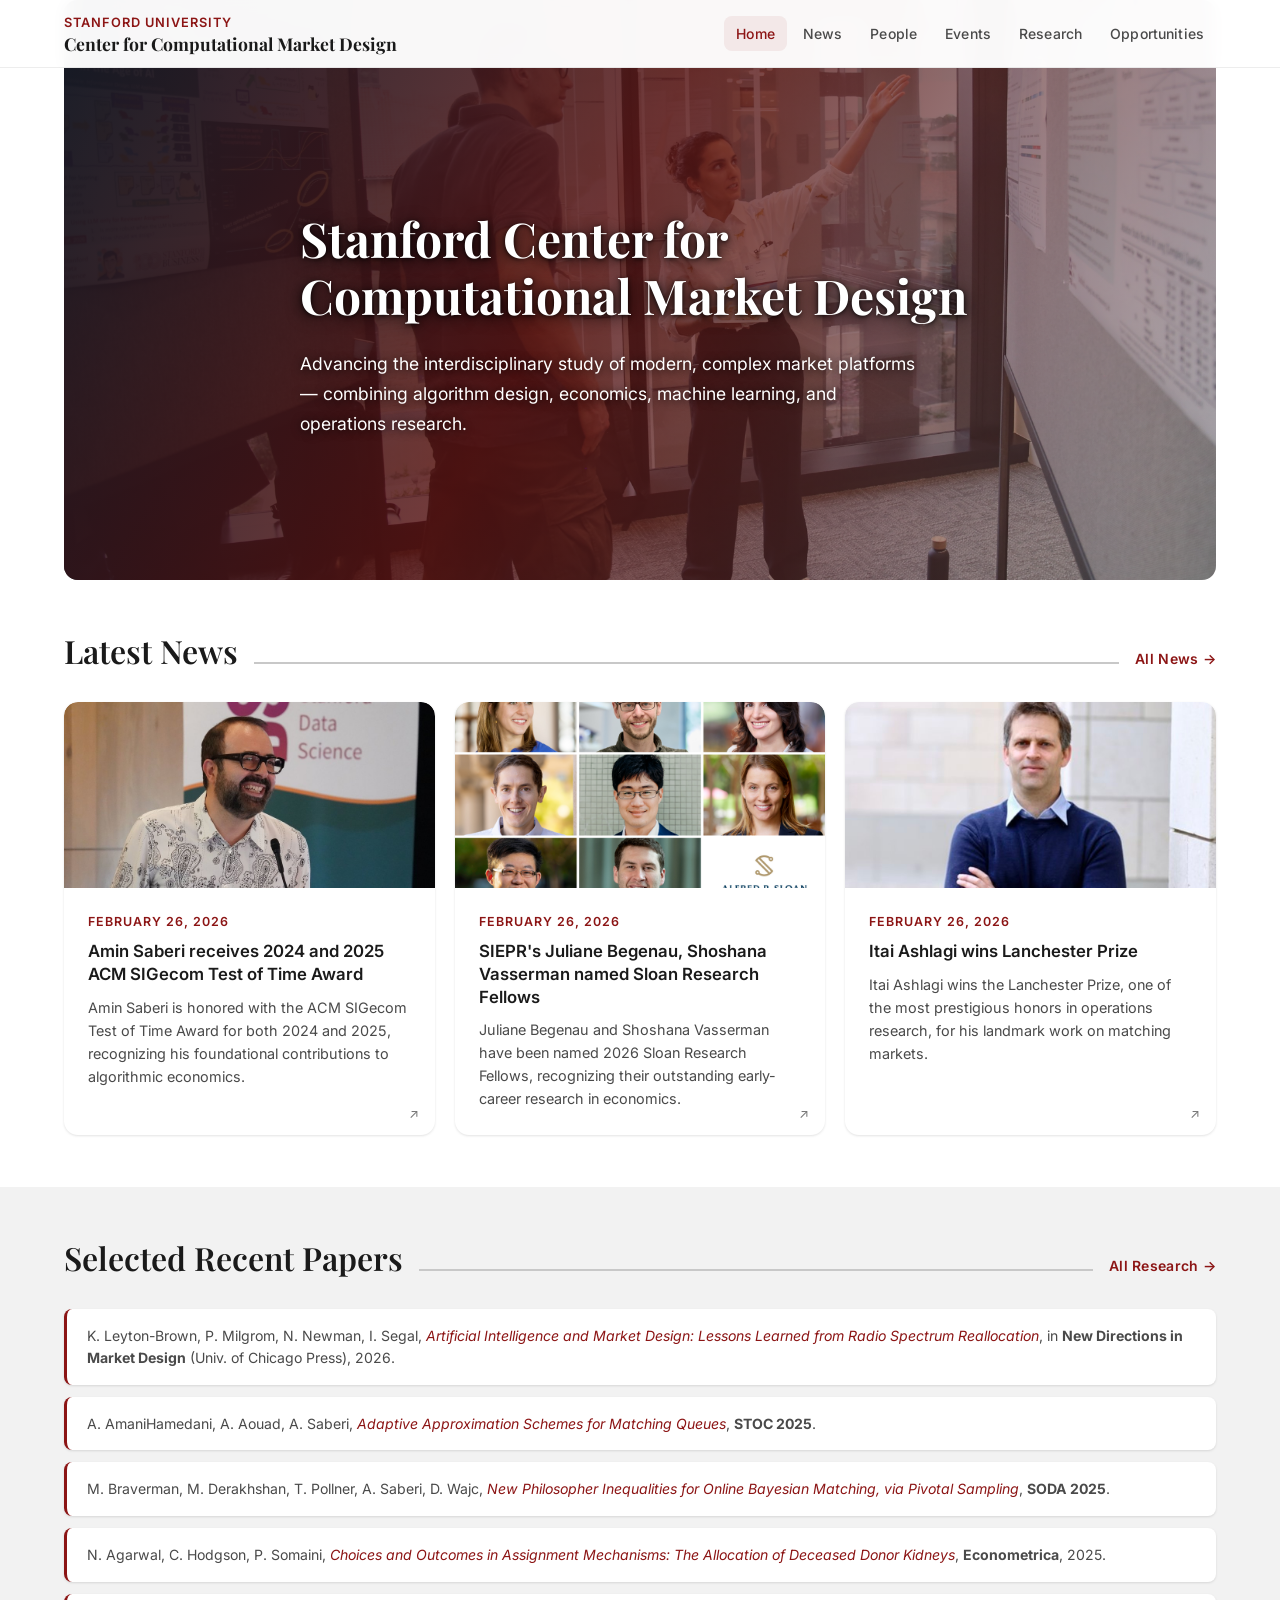
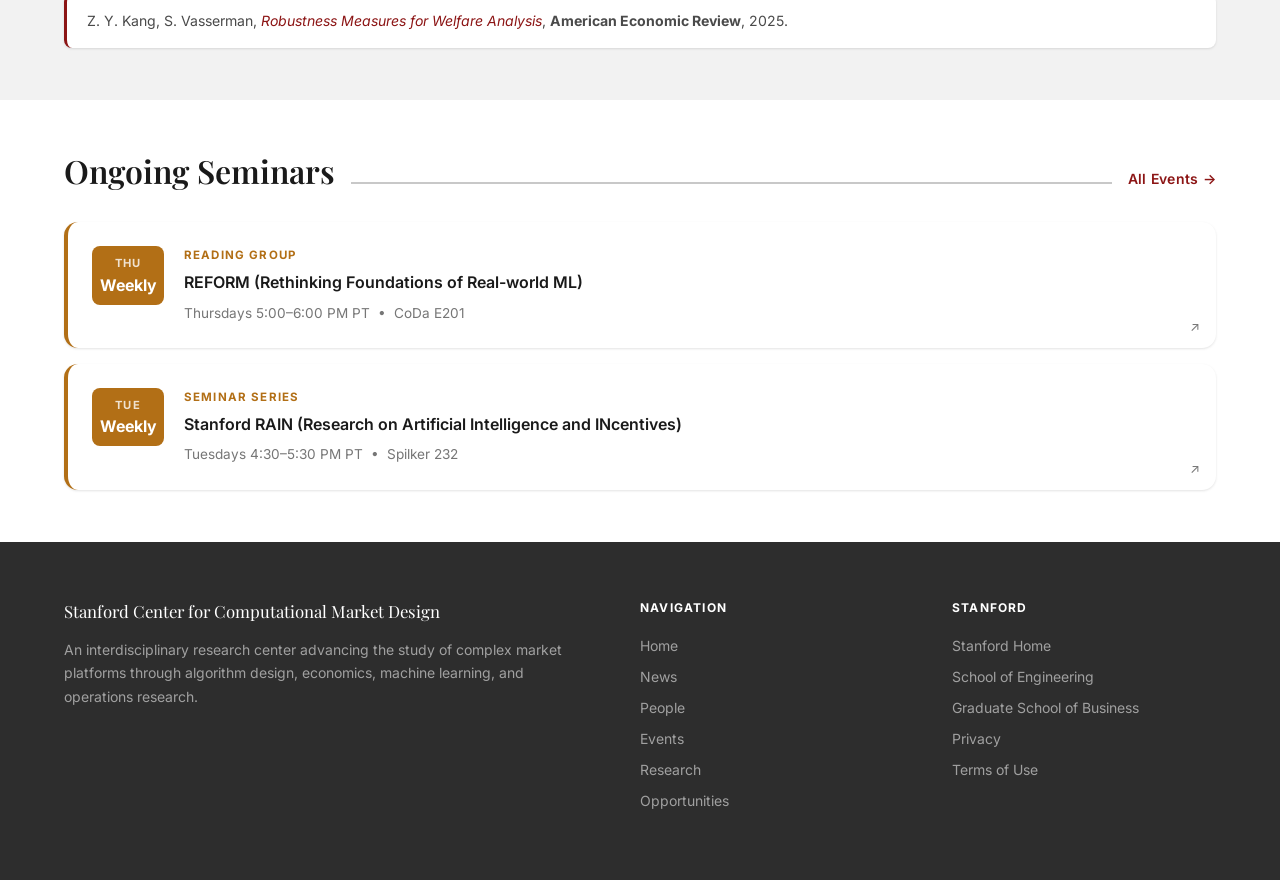
==== index.html @ 0713773d "Add files via upload" ====
<!DOCTYPE html>
<html lang="en">
<head>
  <meta charset="UTF-8" />
  <meta name="viewport" content="width=device-width, initial-scale=1.0" />
  <title>Stanford Center for Computational Market Design</title>
  <meta name="description" content="The Stanford Center for Computational Market Design focuses on the interdisciplinary study of modern, complex market platforms." />
  <link rel="stylesheet" href="styles.css" />
  <link rel="icon" href="https://www-media.stanford.edu/assets/favicon/favicon-32x32.png" sizes="32x32" />
  <style>
    /* Home-specific */
    @media (max-width: 760px) {
      .mission-grid { grid-template-columns: 1fr !important; gap: 32px !important; }
    }
    .domains {
      display: grid;
      grid-template-columns: repeat(auto-fill, minmax(170px, 1fr));
      gap: 16px;
      margin-top: 16px;
    }
    .domain-chip {
      display: flex;
      align-items: center;
      gap: 10px;
      padding: 14px 16px;
      background: var(--white);
      border: 1px solid var(--gray-300);
      border-radius: var(--radius);
      font-size: .88rem;
      font-weight: 500;
      color: var(--dark);
      transition: border-color var(--transition), box-shadow var(--transition);
    }
    .domain-chip:hover {
      border-color: var(--cardinal);
      box-shadow: var(--shadow-sm);
    }
    .domain-chip__icon { font-size: 1.3rem; }
    .recent-papers-list { display: flex; flex-direction: column; gap: 12px; }
    .recent-paper {
      padding: 16px 20px;
      background: var(--white);
      border-radius: var(--radius);
      border-left: 3px solid var(--cardinal);
      box-shadow: var(--shadow-sm);
      font-size: .88rem;
      color: var(--gray-700);
      line-height: 1.55;
    }
    .recent-paper em { color: var(--cardinal); font-style: italic; }
    .news-mini-grid {
      display: grid;
      grid-template-columns: repeat(auto-fill, minmax(280px, 1fr));
      gap: 20px;
    }
  </style>
</head>
<body>

<!-- ── Nav ───────────────────────────────────────────────────── -->
<nav class="nav" id="nav">
  <div class="nav__inner">
    <a href="index.html" class="nav__brand">
      <span class="nav__brand-top">Stanford University</span>
      <span class="nav__brand-name">Center for Computational Market Design</span>
    </a>
    <div class="nav__links">
      <a href="index.html" class="active">Home</a>
      <a href="news.html">News</a>
      <a href="people.html">People</a>
      <a href="events.html">Events</a>
      <a href="research.html">Research</a>
      <a href="research-opportunities.html">Opportunities</a>
    </div>
    <button class="nav__mobile-toggle" id="menuToggle" aria-label="Toggle menu">
      <span></span><span></span><span></span>
    </button>
  </div>
</nav>
<div class="nav__mobile-menu" id="mobileMenu">
  <a href="index.html">Home</a>
  <a href="news.html">News</a>
  <a href="people.html">People</a>
  <a href="events.html">Events</a>
  <a href="research.html">Research</a>
  <a href="research-opportunities.html">Opportunities</a>
</div>

<!-- ── Hero ──────────────────────────────────────────────────── -->
<section class="hero">
  <div class="hero__bg"></div>
  <div class="hero__overlay"></div>
  <div class="hero__content">
    <h1 class="hero__title">Stanford Center for Computational Market Design</h1>
    <p class="hero__subtitle">
      Advancing the interdisciplinary study of modern, complex market platforms — combining algorithm design, economics, machine learning, and operations research.
    </p>
  </div>
</section>

<!-- ── Mission ───────────────────────────────────────────────── 
<section class="section">
  <div class="container">
    <div style="max-width:720px;" class="mission-grid">
      <div>
        <p style="font-size:1.05rem; color:var(--gray-700); line-height:1.75;">
          The nature of markets has been fundamentally transformed by information technology. The path from demand for exchanges to creating a marketplace is now shorter than ever. At the same time, there is growing demand for marketplaces that address complex transactions, building on computational power.
        </p>
        <p style="font-size:1.05rem; color:var(--gray-700); line-height:1.75; margin-top:16px;">
          The Stanford Center for Computational Market Design brings together an interdisciplinary team with expertise spanning algorithm design, economics, machine learning, and operations research — focused on tackling timely market challenges.
        </p>
      </div>
    </div>
  </div>
</section> -->

<!-- ── Latest News ───────────────────────────────────────────── -->
<section class="section">
  <div class="container">
    <div class="section-title">
      <h2>Latest News</h2>
      <div class="section-title__line"></div>
      <a href="news.html" class="section-title__link">All News &rarr;</a>
    </div>
    <div class="news-mini-grid">
      <a class="card" href="https://msande.stanford.edu/news/amin-saberi-receives-2025-acm-sigecom-test-time-award" target="_blank" rel="noopener">
        <img class="card__image" src="images/news/saberi.jpg" alt="Amin Saberi ACM SIGecom Award" loading="lazy" />
        <div class="card__body">
          <div class="card__meta">February 26, 2026</div>
          <div class="card__title">Amin Saberi receives 2024 and 2025 ACM SIGecom Test of Time Award</div>
          <p class="card__excerpt">Amin Saberi is honored with the ACM SIGecom Test of Time Award for both 2024 and 2025, recognizing his foundational contributions to algorithmic economics.</p>
        </div>
      </a>
      <a class="card" href="https://siepr.stanford.edu/news/siepr-researchers-named-2026-sloan-research-fellows" target="_blank" rel="noopener">
        <img class="card__image" src="images/news/sloan-2026-fellows.png" alt="Sloan Research Fellows 2026" loading="lazy" />
        <div class="card__body">
          <div class="card__meta">February 26, 2026</div>
          <div class="card__title">SIEPR's Juliane Begenau, Shoshana Vasserman named Sloan Research Fellows</div>
          <p class="card__excerpt">Juliane Begenau and Shoshana Vasserman have been named 2026 Sloan Research Fellows, recognizing their outstanding early-career research in economics.</p>
        </div>
      </a>
      <a class="card" href="https://msande.stanford.edu/news/itai-ashlagi-wins-lanchester-prize" target="_blank" rel="noopener">
        <img class="card__image" src="images/news/ashlagi-lanchester.jpeg" alt="Itai Ashlagi Lanchester Prize" loading="lazy" />
        <div class="card__body">
          <div class="card__meta">February 26, 2026</div>
          <div class="card__title">Itai Ashlagi wins Lanchester Prize</div>
          <p class="card__excerpt">Itai Ashlagi wins the Lanchester Prize, one of the most prestigious honors in operations research, for his landmark work on matching markets.</p>
        </div>
      </a>
    </div>
  </div>
</section>

<!-- ── Recent Papers ─────────────────────────────────────────── -->
<section class="section section--gray">
  <div class="container">
    <div class="section-title">
      <h2>Selected Recent Papers</h2>
      <div class="section-title__line"></div>
      <a href="research.html" class="section-title__link">All Research &rarr;</a>
    </div>
    <div class="recent-papers-list">
      <div class="recent-paper">K. Leyton-Brown, P. Milgrom, N. Newman, I. Segal, <em>Artificial Intelligence and Market Design: Lessons Learned from Radio Spectrum Reallocation</em>, in <strong>New Directions in Market Design</strong> (Univ. of Chicago Press), 2026.</div>
      <div class="recent-paper">A. AmaniHamedani, A. Aouad, A. Saberi, <em>Adaptive Approximation Schemes for Matching Queues</em>, <strong>STOC 2025</strong>.</div>
      <div class="recent-paper">M. Braverman, M. Derakhshan, T. Pollner, A. Saberi, D. Wajc, <em>New Philosopher Inequalities for Online Bayesian Matching, via Pivotal Sampling</em>, <strong>SODA 2025</strong>.</div>
      <div class="recent-paper">N. Agarwal, C. Hodgson, P. Somaini, <em>Choices and Outcomes in Assignment Mechanisms: The Allocation of Deceased Donor Kidneys</em>, <strong>Econometrica</strong>, 2025.</div>
      <div class="recent-paper">Z. Y. Kang, S. Vasserman, <em>Robustness Measures for Welfare Analysis</em>, <strong>American Economic Review</strong>, 2025.</div>
    </div>
  </div>
</section>

<!-- ── Upcoming Events ───────────────────────────────────────── -->
<section class="section">
  <div class="container">
    <div class="section-title">
      <h2>Ongoing Seminars</h2>
      <div class="section-title__line"></div>
      <a href="events.html" class="section-title__link">All Events &rarr;</a>
    </div>
    <div class="events-list">
      <a class="event-item event-item--seminar" href="https://anaymehrotra.com/REFORM-reading-group/" target="_blank" rel="noopener">
        <div class="event-date" style="background:var(--gold);">
          <div class="event-date__month">Thu</div>
          <div class="event-date__day" style="font-size:1rem; padding:4px 0;">Weekly</div>
        </div>
        <div class="event-info">
          <div class="event-type event-type--seminar">Reading Group</div>
          <div class="event-title">REFORM (Rethinking Foundations of Real-world ML)</div>
          <div class="event-details">Thursdays 5:00–6:00 PM PT &nbsp;&bull;&nbsp; CoDa E201</div>
        </div>
      </a>
      <a class="event-item event-item--seminar" href="https://rain.stanford.edu/" target="_blank" rel="noopener">
        <div class="event-date" style="background:var(--gold);">
          <div class="event-date__month">Tue</div>
          <div class="event-date__day" style="font-size:1rem; padding:4px 0;">Weekly</div>
        </div>
        <div class="event-info">
          <div class="event-type event-type--seminar">Seminar Series</div>
          <div class="event-title">Stanford RAIN (Research on Artificial Intelligence and INcentives)</div>
          <div class="event-details">Tuesdays 4:30–5:30 PM PT &nbsp;&bull;&nbsp; Spilker 232</div>
        </div>
      </a>
    </div>
  </div>
</section>

<!-- ── Footer ────────────────────────────────────────────────── -->
<footer class="footer">
  <div class="container">
    <div class="footer__grid">
      <div>
        <div class="footer__brand-name">Stanford Center for Computational Market Design</div>
        <p class="footer__desc">An interdisciplinary research center advancing the study of complex market platforms through algorithm design, economics, machine learning, and operations research.</p>
      </div>
      <div>
        <div class="footer__heading">Navigation</div>
        <div class="footer__links">
          <a href="index.html">Home</a>
          <a href="news.html">News</a>
          <a href="people.html">People</a>
          <a href="events.html">Events</a>
          <a href="research.html">Research</a>
          <a href="research-opportunities.html">Opportunities</a>
        </div>
      </div>
      <div>
        <div class="footer__heading">Stanford</div>
        <div class="footer__links">
          <a href="https://www.stanford.edu" target="_blank" rel="noopener">Stanford Home</a>
          <a href="https://engineering.stanford.edu" target="_blank" rel="noopener">School of Engineering</a>
          <a href="https://www.gsb.stanford.edu" target="_blank" rel="noopener">Graduate School of Business</a>
          <a href="https://www.stanford.edu/site/privacy/" target="_blank" rel="noopener">Privacy</a>
          <a href="https://www.stanford.edu/site/terms/" target="_blank" rel="noopener">Terms of Use</a>
        </div>
      </div>
    </div>
  </div>
</footer>

<script>
  // Nav scroll effect
  const nav = document.getElementById('nav');
  window.addEventListener('scroll', () => {
    nav.classList.toggle('scrolled', window.scrollY > 20);
  });
  // Mobile menu
  const toggle = document.getElementById('menuToggle');
  const mobileMenu = document.getElementById('mobileMenu');
  toggle.addEventListener('click', () => {
    mobileMenu.classList.toggle('open');
  });
</script>
</body>
</html>
---- styles.css ----
/* ============================================================
   Stanford Center for Computational Market Design
   Modern redesign — shared stylesheet
   ============================================================ */

@import url('https://fonts.googleapis.com/css2?family=Inter:wght@300;400;500;600;700&family=Playfair+Display:wght@600;700&display=swap');

/* ── Variables ─────────────────────────────────────────────── */
:root {
  --cardinal:     #8C1515;
  --cardinal-dark:#6B0F0F;
  --cardinal-light:#B83A3A;
  --gold:         #B26F16;
  --sand:         #F4E9D6;
  --dark:         #1A1A1A;
  --gray-900:     #2D2D2D;
  --gray-700:     #4A4A4A;
  --gray-500:     #767676;
  --gray-300:     #C8C8C8;
  --gray-100:     #F2F2F2;
  --white:        #FFFFFF;
  --shadow-sm:    0 1px 3px rgba(0,0,0,.08), 0 1px 2px rgba(0,0,0,.04);
  --shadow-md:    0 4px 12px rgba(0,0,0,.10), 0 2px 4px rgba(0,0,0,.06);
  --shadow-lg:    0 12px 32px rgba(0,0,0,.12), 0 4px 8px rgba(0,0,0,.06);
  --radius:       8px;
  --radius-lg:    14px;
  --transition:   0.22s ease;
  --nav-height:   68px;
  --max-width:    1200px;
}

/* ── Reset ──────────────────────────────────────────────────── */
*, *::before, *::after { box-sizing: border-box; margin: 0; padding: 0; }
html { scroll-behavior: smooth; font-size: 16px; overflow-x: hidden; }
body {
  font-family: 'Inter', system-ui, -apple-system, sans-serif;
  color: var(--dark);
  background: var(--white);
  line-height: 1.65;
  -webkit-font-smoothing: antialiased;
  min-height: 100vh;
  display: flex;
  flex-direction: column;
}
body > section, body > main { flex: 1; }
img { max-width: 100%; height: auto; display: block; }
a { color: var(--cardinal); text-decoration: none; }
a:hover { color: var(--cardinal-dark); }
ul { list-style: none; }

/* ── Typography ─────────────────────────────────────────────── */
h1, h2, h3, h4 { font-family: 'Playfair Display', Georgia, serif; line-height: 1.2; }
h1 { font-size: clamp(1.6rem, 5vw, 3rem); font-weight: 700; }
h2 { font-size: clamp(1.5rem, 2.5vw, 2.1rem); font-weight: 600; }
h3 { font-size: 1.25rem; font-weight: 600; font-family: 'Inter', sans-serif; }
p { margin-bottom: 1rem; color: var(--gray-700); }
p:last-child { margin-bottom: 0; }

/* ── Layout helpers ─────────────────────────────────────────── */
.container { max-width: var(--max-width); margin: 0 auto; padding: 0 24px; }
.section { padding: 52px 0; }
.section--gray { background: var(--gray-100); }
.section--cardinal { background: var(--cardinal); color: var(--white); }
.section-title {
  margin-bottom: 32px;
  display: flex;
  align-items: baseline;
  gap: 16px;
}
.section-title h2 { color: var(--dark); }
.section-title .section-title__line {
  flex: 1;
  height: 2px;
  background: var(--gray-300);
  min-width: 40px;
}
.section-title .section-title__link {
  font-size: .875rem;
  font-weight: 600;
  color: var(--cardinal);
  letter-spacing: .02em;
  white-space: nowrap;
}
.section-title .section-title__link:hover { color: var(--cardinal-dark); }

/* ── Navigation ─────────────────────────────────────────────── */
.nav {
  position: fixed;
  top: 0; left: 0; right: 0;
  z-index: 1000;
  height: var(--nav-height);
  background: rgba(255,255,255,.97);
  backdrop-filter: blur(8px);
  -webkit-backdrop-filter: blur(8px);
  border-bottom: 1px solid rgba(0,0,0,.07);
  transition: box-shadow var(--transition);
}
.nav.scrolled { box-shadow: var(--shadow-md); }
.nav__inner {
  max-width: var(--max-width);
  margin: 0 auto;
  padding: 0 24px;
  height: 100%;
  display: flex;
  align-items: center;
  gap: 32px;
}
.nav__brand {
  display: flex;
  flex-direction: column;
  flex-shrink: 0;
  text-decoration: none;
}
.nav__brand-top {
  font-size: .8rem;
  font-weight: 600;
  letter-spacing: .08em;
  text-transform: uppercase;
  color: var(--cardinal);
}
.nav__brand-name {
  font-family: 'Playfair Display', serif;
  font-size: 1.1rem;
  font-weight: 700;
  color: var(--dark);
  line-height: 1.25;
  white-space: nowrap;
}
@media (max-width: 600px) {
  .nav__brand-name {
    white-space: normal;
    max-width: 220px;
    font-size: 1rem;
  }
}
.nav__links {
  display: flex;
  align-items: center;
  gap: 4px;
  margin-left: auto;
}
.nav__links a {
  font-size: .875rem;
  font-weight: 500;
  color: var(--gray-700);
  padding: 6px 12px;
  border-radius: var(--radius);
  transition: background var(--transition), color var(--transition);
  letter-spacing: .01em;
}
.nav__links a:hover,
.nav__links a.active {
  color: var(--cardinal);
  background: rgba(140,21,21,.07);
}
.nav__mobile-toggle {
  display: none;
  background: none;
  border: none;
  cursor: pointer;
  padding: 8px;
  margin-left: auto;
}
.nav__mobile-toggle span {
  display: block;
  width: 22px;
  height: 2px;
  background: var(--dark);
  margin: 5px 0;
  transition: var(--transition);
}
.nav__mobile-menu {
  display: none;
  position: fixed;
  top: var(--nav-height);
  left: 0; right: 0;
  background: var(--white);
  border-bottom: 1px solid var(--gray-100);
  padding: 16px 24px 24px;
  box-shadow: var(--shadow-lg);
  z-index: 999;
}
.nav__mobile-menu a {
  display: block;
  padding: 12px 0;
  font-size: 1rem;
  font-weight: 500;
  color: var(--dark);
  border-bottom: 1px solid var(--gray-100);
}
.nav__mobile-menu a:last-child { border-bottom: none; }
.nav__mobile-menu.open { display: block; }

/* ── Hero ───────────────────────────────────────────────────── */
.hero {
  position: relative;
  min-height: 580px;
  display: flex;
  align-items: center;
  padding-top: var(--nav-height);
  overflow: hidden;
  background: var(--white);
}
.hero__bg {
  position: absolute;
  top: 0;
  bottom: 0;
  left: max(24px, calc((100% - var(--max-width)) / 2 + 24px));
  right: max(24px, calc((100% - var(--max-width)) / 2 + 24px));
  border-radius: var(--radius-lg);
  background-image: url('images/posterimage.jpg');
  background-size: cover;
  background-position: center center;
  opacity: .85;
  overflow: hidden;
}
.hero__overlay {
  position: absolute;
  top: 0;
  bottom: 0;
  left: max(24px, calc((100% - var(--max-width)) / 2 + 24px));
  right: max(24px, calc((100% - var(--max-width)) / 2 + 24px));
  border-radius: var(--radius-lg);
  background: linear-gradient(120deg,
    rgba(18,24,36,.97) 0%,
    rgba(80,10,10,.80) 45%,
    rgba(18,24,36,.20) 100%);
}
.hero__content {
  position: relative;
  z-index: 1;
  max-width: var(--max-width);
  margin: 0 auto;
  padding: 80px 24px;
}
.hero__eyebrow {
  font-size: .78rem;
  font-weight: 700;
  letter-spacing: .14em;
  text-transform: uppercase;
  color: rgba(255,255,255,.65);
  margin-bottom: 16px;
}
.hero__title {
  color: var(--white);
  margin-bottom: 24px;
  max-width: 680px;
  text-shadow: 0 2px 16px rgba(0,0,0,.9), 0 1px 4px rgba(0,0,0,.8);
}
.hero__subtitle {
  color: var(--white);
  font-size: 1.1rem;
  max-width: 620px;
  margin-bottom: 40px;
  line-height: 1.7;
  text-shadow: 0 1px 10px rgba(0,0,0,.8);
}
.hero__stats {
  display: flex;
  gap: 40px;
  flex-wrap: wrap;
}
.hero__stat { color: var(--white); }
.hero__stat-number {
  font-family: 'Playfair Display', serif;
  font-size: 2.2rem;
  font-weight: 700;
  color: var(--white);
  line-height: 1;
}
.hero__stat-label {
  font-size: .8rem;
  color: rgba(255,255,255,.6);
  margin-top: 4px;
  text-transform: uppercase;
  letter-spacing: .06em;
}

/* ── Buttons ────────────────────────────────────────────────── */
.btn {
  display: inline-flex;
  align-items: center;
  gap: 8px;
  padding: 10px 22px;
  border-radius: var(--radius);
  font-size: .9rem;
  font-weight: 600;
  letter-spacing: .01em;
  transition: background var(--transition), box-shadow var(--transition), transform var(--transition);
  cursor: pointer;
  border: none;
}
.btn:hover { transform: translateY(-1px); }
.btn--primary {
  background: var(--cardinal);
  color: var(--white);
  box-shadow: 0 2px 8px rgba(140,21,21,.30);
}
.btn--primary:hover {
  background: var(--cardinal-dark);
  box-shadow: 0 4px 16px rgba(140,21,21,.35);
  color: var(--white);
}
.btn--outline {
  background: transparent;
  color: var(--cardinal);
  border: 2px solid var(--cardinal);
}
.btn--outline:hover {
  background: var(--cardinal);
  color: var(--white);
}
.btn--white {
  background: var(--white);
  color: var(--cardinal);
}
.btn--white:hover {
  background: var(--sand);
  color: var(--cardinal-dark);
}

/* ── Cards ──────────────────────────────────────────────────── */
.card {
  background: var(--white);
  border-radius: var(--radius-lg);
  box-shadow: var(--shadow-sm);
  overflow: hidden;
  transition: transform var(--transition), box-shadow var(--transition);
}
.card:hover {
  transform: translateY(-3px);
  box-shadow: var(--shadow-lg);
}
.card__body { padding: 24px; }
.card__meta {
  font-size: .78rem;
  font-weight: 600;
  color: var(--cardinal);
  text-transform: uppercase;
  letter-spacing: .08em;
  margin-bottom: 8px;
}
.card__title {
  font-size: 1.05rem;
  font-weight: 600;
  color: var(--dark);
  margin-bottom: 10px;
  line-height: 1.35;
}
.card__excerpt {
  font-size: .9rem;
  color: var(--gray-700);
  line-height: 1.6;
  margin-bottom: 0;
}
.card__image {
  width: 100%;
  aspect-ratio: 2 / 1;
  object-fit: cover;
  display: block;
  border-radius: var(--radius-lg) var(--radius-lg) 0 0;
}
a.card {
  display: block;
  text-decoration: none;
  color: inherit;
  position: relative;
}
a.card::after {
  content: '↗';
  position: absolute;
  bottom: 14px;
  right: 16px;
  font-size: .8rem;
  color: var(--gray-500);
  line-height: 1;
}
a.event-item {
  text-decoration: none;
  color: inherit;
  position: relative;
  grid-template-columns: 72px 1fr;
}
a.event-item::after {
  content: '↗';
  position: absolute;
  bottom: 14px;
  right: 16px;
  font-size: .8rem;
  color: var(--gray-500);
  line-height: 1;
}

/* ── People grid ────────────────────────────────────────────── */
.people-grid {
  display: grid;
  grid-template-columns: repeat(auto-fill, minmax(200px, 1fr));
  gap: 24px;
}
.person-card {
  display: block;
  background: var(--white);
  border-radius: var(--radius-lg);
  overflow: hidden;
  box-shadow: var(--shadow-sm);
  transition: transform var(--transition), box-shadow var(--transition);
  text-align: center;
  text-decoration: none;
  color: inherit;
}
.person-card:hover {
  transform: translateY(-4px);
  box-shadow: var(--shadow-lg);
}
.person-card__photo {
  width: 100%;
  aspect-ratio: 1;
  object-fit: cover;
  object-position: center top;
  background: var(--gray-100);
}
.person-card__photo-placeholder {
  width: 100%;
  aspect-ratio: 1;
  background: linear-gradient(135deg, var(--gray-100) 0%, var(--gray-300) 100%);
  display: flex;
  align-items: center;
  justify-content: center;
  font-size: 2rem;
  color: var(--gray-500);
}
.person-card__body { padding: 16px; }
.person-card__name {
  font-size: .95rem;
  font-weight: 700;
  color: var(--dark);
  margin-bottom: 4px;
}
.person-card__role {
  font-size: .78rem;
  color: var(--gray-500);
  line-height: 1.4;
}

/* ── News grid ──────────────────────────────────────────────── */
.news-grid {
  display: grid;
  grid-template-columns: repeat(auto-fill, minmax(300px, 1fr));
  gap: 28px;
}
.news-featured {
  grid-column: 1 / -1;
  display: grid;
  grid-template-columns: 1fr 1fr;
  gap: 0;
  border-radius: var(--radius-lg);
  overflow: hidden;
  box-shadow: var(--shadow-md);
}
.news-featured__image {
  background: var(--cardinal);
  min-height: 280px;
  display: flex;
  align-items: center;
  justify-content: center;
  position: relative;
  overflow: hidden;
}
.news-featured__image-bg {
  position: absolute;
  inset: 0;
  background: linear-gradient(135deg, var(--cardinal) 0%, var(--cardinal-dark) 100%);
  opacity: .9;
}
.news-featured__image-icon {
  position: relative;
  z-index: 1;
  font-size: 5rem;
  opacity: .3;
}
.news-featured__body {
  padding: 40px;
  background: var(--white);
  display: flex;
  flex-direction: column;
  justify-content: center;
}

/* ── Events ─────────────────────────────────────────────────── */
.events-list { display: flex; flex-direction: column; gap: 16px; }
.event-item {
  display: grid;
  grid-template-columns: 72px 1fr auto;
  gap: 20px;
  align-items: start;
  padding: 24px;
  background: var(--white);
  border-radius: var(--radius-lg);
  box-shadow: var(--shadow-sm);
  border-left: 4px solid transparent;
  transition: border-color var(--transition), box-shadow var(--transition), transform var(--transition);
}
.event-item:hover {
  border-left-color: var(--cardinal);
  box-shadow: var(--shadow-md);
  transform: translateX(3px);
}
.event-item--seminar { border-left-color: var(--gold); }
.event-date {
  text-align: center;
  background: var(--cardinal);
  color: var(--white);
  border-radius: var(--radius);
  padding: 8px 4px;
  flex-shrink: 0;
}
.event-date__month {
  font-size: .7rem;
  font-weight: 700;
  text-transform: uppercase;
  letter-spacing: .1em;
  opacity: .8;
}
.event-date__day {
  font-size: 1.6rem;
  font-weight: 700;
  line-height: 1;
}
.event-info {}
.event-type {
  font-size: .72rem;
  font-weight: 700;
  text-transform: uppercase;
  letter-spacing: .1em;
  color: var(--cardinal);
  margin-bottom: 4px;
}
.event-type--seminar { color: var(--gold); }
.event-title {
  font-size: 1rem;
  font-weight: 600;
  color: var(--dark);
  margin-bottom: 6px;
}
.event-details {
  font-size: .85rem;
  color: var(--gray-500);
}

/* ── Research papers ────────────────────────────────────────── */
.papers-list { display: flex; flex-direction: column; gap: 12px; }
.paper-item {
  padding: 20px 24px;
  background: var(--white);
  border-radius: var(--radius);
  box-shadow: var(--shadow-sm);
  border-left: 3px solid var(--gray-300);
  transition: border-color var(--transition), box-shadow var(--transition);
}
.paper-item:hover {
  border-left-color: var(--cardinal);
  box-shadow: var(--shadow-md);
}
.paper-item p {
  font-size: .9rem;
  margin-bottom: 0;
  color: var(--gray-700);
  line-height: 1.6;
}
.paper-item p em { font-style: italic; color: var(--cardinal); }
.paper-item p strong { color: var(--dark); font-weight: 600; }
.paper-item .venue {
  display: inline-block;
  margin-top: 6px;
  font-size: .75rem;
  background: var(--gray-100);
  color: var(--gray-700);
  padding: 2px 8px;
  border-radius: 20px;
  font-weight: 500;
}

/* ── Page hero (inner pages) ────────────────────────────────── */
.page-hero {
  background: linear-gradient(135deg, var(--dark) 0%, var(--cardinal-dark) 100%);
  padding: calc(var(--nav-height) + 80px) 0 56px;
  color: var(--white);
}
.page-hero h1 { color: var(--white); font-size: clamp(1.8rem, 3vw, 2.6rem); }
.page-hero p { color: rgba(255,255,255,.75); font-size: 1.05rem; }

/* ── Tabs (people page) ─────────────────────────────────────── */
.tabs {
  border-bottom: 2px solid var(--gray-200, #e8e8e8);
  margin-bottom: 40px;
  overflow-x: auto;
}
.tab-btn {
  padding: 10px 20px;
  font-size: .9rem;
  font-weight: 600;
  color: var(--gray-500);
  background: none;
  border: none;
  border-bottom: 3px solid transparent;
  margin-bottom: -2px;
  cursor: pointer;
  white-space: nowrap;
  transition: color var(--transition), border-color var(--transition);
}
.tab-btn:hover { color: var(--dark); }
.tab-btn.active {
  color: var(--cardinal);
  border-bottom-color: var(--cardinal);
}
.tab-panel { display: none; }
.tab-panel.active { display: block; }
.tab-section-title {
  font-size: 1rem;
  font-weight: 700;
  text-transform: uppercase;
  letter-spacing: .1em;
  color: var(--cardinal);
  margin-bottom: 24px;
  padding-bottom: 8px;
  border-bottom: 1px solid var(--gray-100);
}

/* ── Featured banner ────────────────────────────────────────── */
.featured-banner {
  background: linear-gradient(135deg, var(--cardinal) 0%, var(--cardinal-dark) 100%);
  border-radius: var(--radius-lg);
  padding: 40px 48px;
  color: var(--white);
  display: flex;
  align-items: center;
  justify-content: space-between;
  gap: 32px;
  flex-wrap: wrap;
  box-shadow: var(--shadow-lg);
}
.featured-banner__eyebrow {
  font-size: .72rem;
  font-weight: 700;
  text-transform: uppercase;
  letter-spacing: .12em;
  opacity: .7;
  margin-bottom: 8px;
}
.featured-banner h2 { color: var(--white); font-size: 1.6rem; margin-bottom: 8px; }
.featured-banner p { color: rgba(255,255,255,.8); margin-bottom: 0; }

/* ── Stats bar ──────────────────────────────────────────────── */
.stats-bar {
  display: grid;
  grid-template-columns: repeat(4, 1fr);
  gap: 1px;
  background: var(--gray-300);
  border-radius: var(--radius-lg);
  overflow: hidden;
  box-shadow: var(--shadow-sm);
}
.stats-bar__item {
  background: var(--white);
  padding: 28px 24px;
  text-align: center;
}
.stats-bar__number {
  font-family: 'Playfair Display', serif;
  font-size: 2.2rem;
  font-weight: 700;
  color: var(--cardinal);
  line-height: 1;
}
.stats-bar__label {
  font-size: .78rem;
  color: var(--gray-500);
  margin-top: 6px;
  text-transform: uppercase;
  letter-spacing: .06em;
}

/* ── Footer ─────────────────────────────────────────────────── */
.footer {
  background: var(--gray-900);
  color: rgba(255,255,255,.65);
  padding: 56px 0 28px;
  margin-top: 0;
}
.footer__grid {
  display: grid;
  grid-template-columns: 2fr 1fr 1fr;
  gap: 48px;
  margin-bottom: 40px;
}
.footer__brand-name {
  font-family: 'Playfair Display', serif;
  font-size: 1.05rem;
  color: var(--white);
  margin-bottom: 12px;
}
.footer__desc { font-size: .875rem; line-height: 1.7; margin-bottom: 0; color: rgba(255,255,255,.55); }
.footer__heading {
  font-size: .75rem;
  font-weight: 700;
  text-transform: uppercase;
  letter-spacing: .1em;
  color: var(--white);
  margin-bottom: 16px;
}
.footer__links { display: flex; flex-direction: column; gap: 8px; }
.footer__links a {
  font-size: .875rem;
  color: rgba(255,255,255,.55);
  transition: color var(--transition);
}
.footer__links a:hover { color: var(--white); }
.footer__bottom {
  border-top: 1px solid rgba(255,255,255,.1);
  padding-top: 24px;
  display: flex;
  align-items: center;
  justify-content: space-between;
  font-size: .8rem;
  flex-wrap: wrap;
  gap: 12px;
}
.footer__stanford {
  font-size: .8rem;
  font-weight: 700;
  color: rgba(255,255,255,.4);
  letter-spacing: .05em;
  text-transform: uppercase;
}

/* ── Pill / Tag ─────────────────────────────────────────────── */
.pill {
  display: inline-block;
  padding: 4px 12px;
  border-radius: 20px;
  font-size: .75rem;
  font-weight: 600;
  letter-spacing: .03em;
}
.pill--red { background: rgba(140,21,21,.1); color: var(--cardinal); }
.pill--gold { background: rgba(178,111,22,.1); color: var(--gold); }
.pill--gray { background: var(--gray-100); color: var(--gray-700); }

/* ── Announcement bar ───────────────────────────────────────── */
.announce-bar {
  background: var(--cardinal);
  color: var(--white);
  text-align: center;
  padding: 12px 24px;
  font-size: .875rem;
  font-weight: 500;
  position: fixed;
  top: 0; left: 0; right: 0;
  z-index: 1001;
}
.announce-bar a { color: var(--white); text-decoration: underline; font-weight: 700; }
.announce-bar + .nav { top: 42px; }

/* ── Responsive ─────────────────────────────────────────────── */
@media (max-width: 900px) {
  .nav__links { display: none; }
  .nav__mobile-toggle { display: block; }
  .stats-bar { grid-template-columns: repeat(2, 1fr); }
  .footer__grid { grid-template-columns: 1fr 1fr; }
  .news-featured { grid-template-columns: 1fr; }
  .news-featured__image { min-height: 180px; }
  .featured-banner { flex-direction: column; padding: 32px; }
}
@media (max-width: 600px) {
  .section { padding: 40px 0; }
  .stats-bar { grid-template-columns: 1fr 1fr; }
  .footer__grid { grid-template-columns: 1fr; }
  .people-grid { grid-template-columns: repeat(auto-fill, minmax(150px, 1fr)); }
  .hero__stats { gap: 24px; }
  .hero__stat-number { font-size: 1.8rem; }

  /* Hero — full-bleed on mobile, no rounded inset */
  .hero { min-height: 420px; }
  .hero__bg, .hero__overlay { left: 0; right: 0; border-radius: 0; }
  .hero__content { padding: 48px 24px; }

  /* Section title — prevent cramping */
  .section-title { flex-wrap: wrap; gap: 8px 12px; }
  .section-title .section-title__line { display: none; }

  /* Event items */
  .event-item { grid-template-columns: 64px 1fr; }
  a.event-item { grid-template-columns: 64px 1fr; }
  /* Prevent date text from overflowing the date box */
  .event-date { font-size: .85em; }

  /* Reduce excessive horizontal padding on full-bleed cards */
  .conference-card { padding: 28px 20px; }
  .featured-banner { padding: 28px 20px; }
}
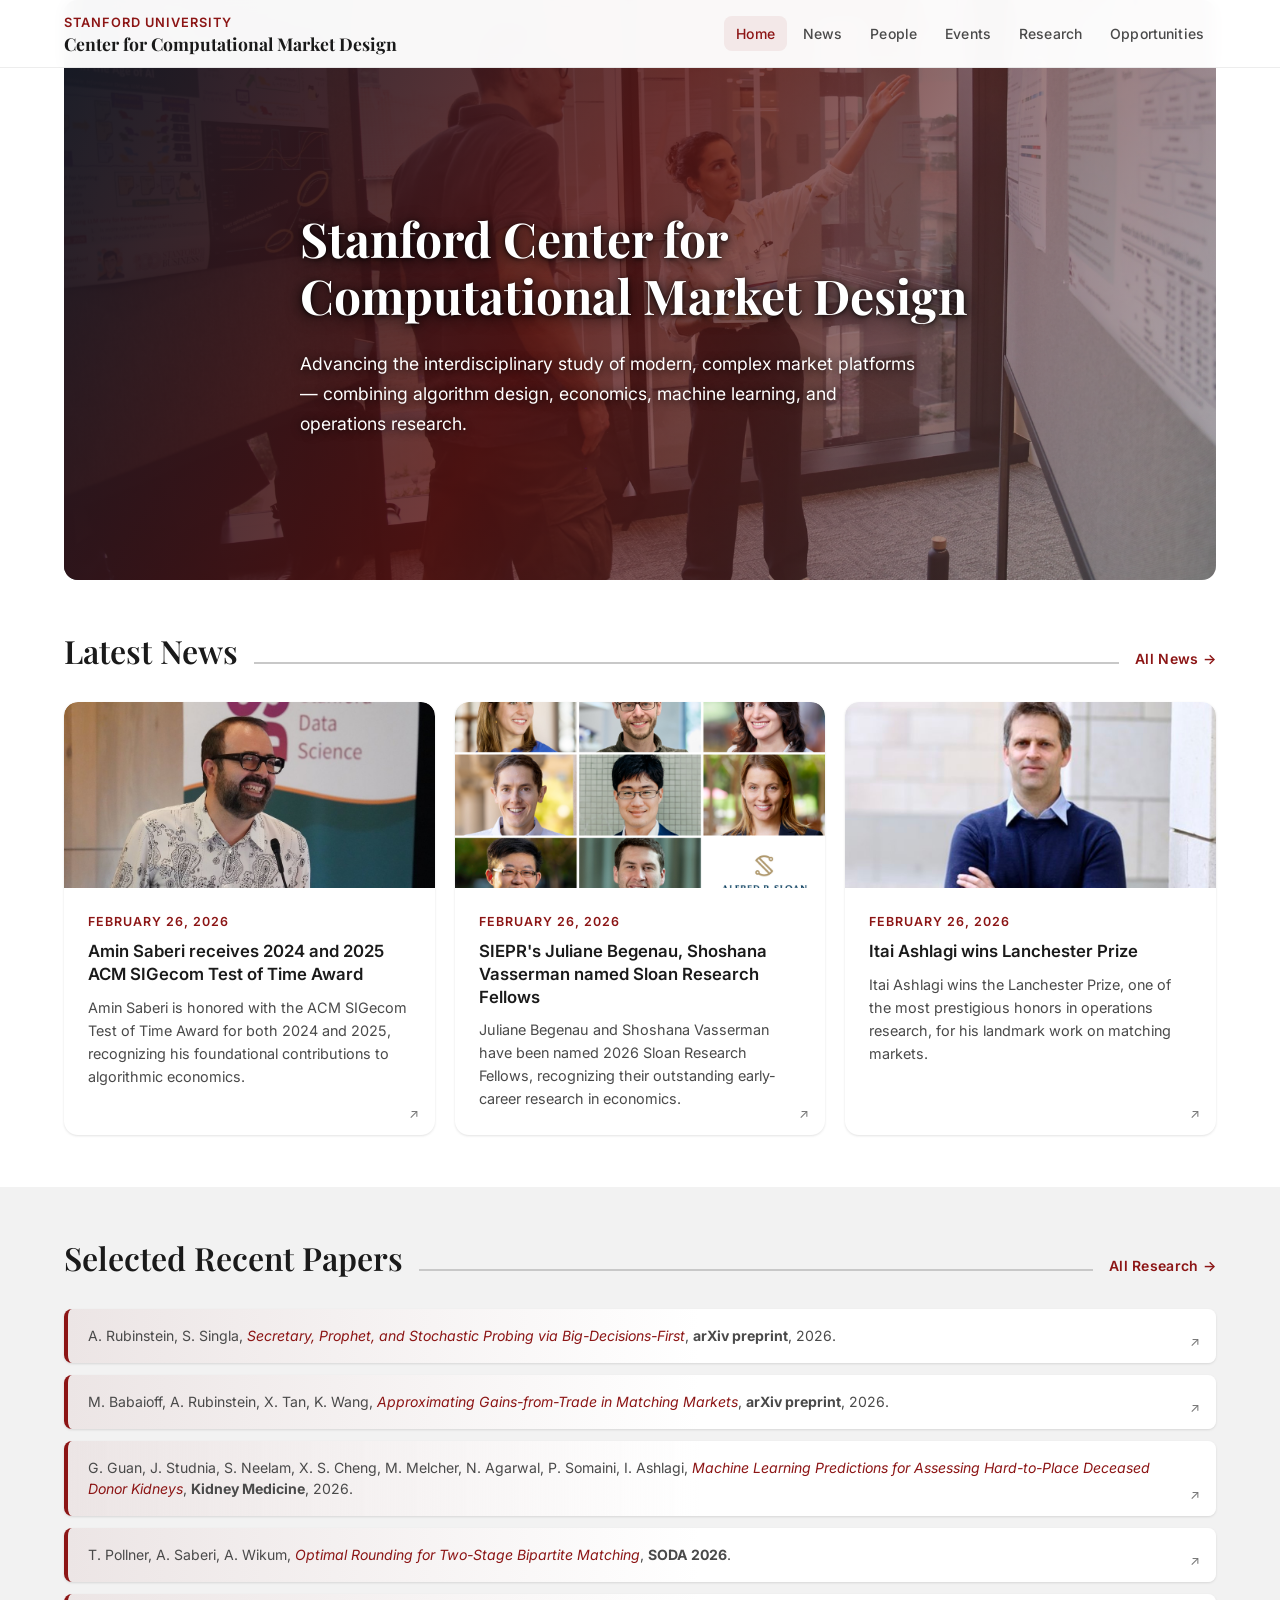
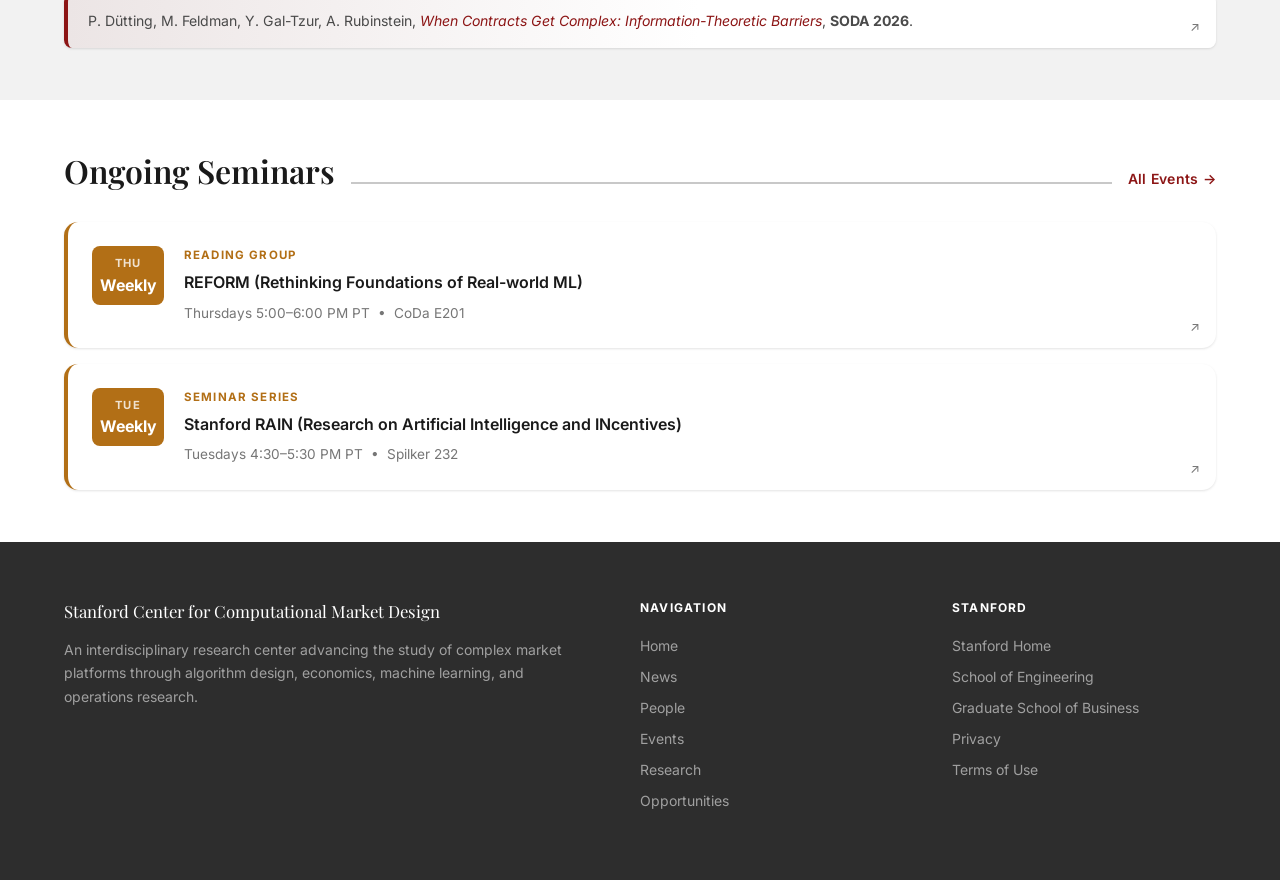
==== commit b84cec07: "Add files via upload" ====
--- a/index.html
+++ b/index.html
@@ -38,14 +38,28 @@
     .domain-chip__icon { font-size: 1.3rem; }
     .recent-papers-list { display: flex; flex-direction: column; gap: 12px; }
     .recent-paper {
-      padding: 16px 20px;
-      background: var(--white);
+      padding: 16px 44px 16px 20px;
+      background: linear-gradient(to right, rgba(140,21,21,.06) 0%, var(--white) 55%);
       border-radius: var(--radius);
-      border-left: 3px solid var(--cardinal);
+      border-left: 4px solid var(--cardinal);
       box-shadow: var(--shadow-sm);
       font-size: .88rem;
       color: var(--gray-700);
       line-height: 1.55;
+      position: relative;
+      text-decoration: none;
+      display: block;
+      transition: box-shadow var(--transition);
+    }
+    a.recent-paper:hover { box-shadow: var(--shadow-md); }
+    a.recent-paper::after {
+      content: '↗';
+      position: absolute;
+      bottom: 14px;
+      right: 16px;
+      font-size: .8rem;
+      color: var(--gray-500);
+      line-height: 1;
     }
     .recent-paper em { color: var(--cardinal); font-style: italic; }
     .news-mini-grid {
@@ -160,11 +174,11 @@
       <a href="research.html" class="section-title__link">All Research &rarr;</a>
     </div>
     <div class="recent-papers-list">
-      <div class="recent-paper">K. Leyton-Brown, P. Milgrom, N. Newman, I. Segal, <em>Artificial Intelligence and Market Design: Lessons Learned from Radio Spectrum Reallocation</em>, in <strong>New Directions in Market Design</strong> (Univ. of Chicago Press), 2026.</div>
-      <div class="recent-paper">A. AmaniHamedani, A. Aouad, A. Saberi, <em>Adaptive Approximation Schemes for Matching Queues</em>, <strong>STOC 2025</strong>.</div>
-      <div class="recent-paper">M. Braverman, M. Derakhshan, T. Pollner, A. Saberi, D. Wajc, <em>New Philosopher Inequalities for Online Bayesian Matching, via Pivotal Sampling</em>, <strong>SODA 2025</strong>.</div>
-      <div class="recent-paper">N. Agarwal, C. Hodgson, P. Somaini, <em>Choices and Outcomes in Assignment Mechanisms: The Allocation of Deceased Donor Kidneys</em>, <strong>Econometrica</strong>, 2025.</div>
-      <div class="recent-paper">Z. Y. Kang, S. Vasserman, <em>Robustness Measures for Welfare Analysis</em>, <strong>American Economic Review</strong>, 2025.</div>
+      <a class="recent-paper" href="http://arxiv.org/abs/2604.00437" target="_blank" rel="noopener">A. Rubinstein, S. Singla, <em>Secretary, Prophet, and Stochastic Probing via Big-Decisions-First</em>, <strong>arXiv preprint</strong>, 2026.</a>
+      <a class="recent-paper" href="http://arxiv.org/abs/2604.00129" target="_blank" rel="noopener">M. Babaioff, A. Rubinstein, X. Tan, K. Wang, <em>Approximating Gains-from-Trade in Matching Markets</em>, <strong>arXiv preprint</strong>, 2026.</a>
+      <a class="recent-paper" href="https://doi.org/10.1016/j.xkme.2026.101276" target="_blank" rel="noopener">G. Guan, J. Studnia, S. Neelam, X. S. Cheng, M. Melcher, N. Agarwal, P. Somaini, I. Ashlagi, <em>Machine Learning Predictions for Assessing Hard-to-Place Deceased Donor Kidneys</em>, <strong>Kidney Medicine</strong>, 2026.</a>
+      <a class="recent-paper" href="https://doi.org/10.1137/1.9781611978971.209" target="_blank" rel="noopener">T. Pollner, A. Saberi, A. Wikum, <em>Optimal Rounding for Two-Stage Bipartite Matching</em>, <strong>SODA 2026</strong>.</a>
+      <a class="recent-paper" href="https://doi.org/10.1137/1.9781611978971.232" target="_blank" rel="noopener">P. Dütting, M. Feldman, Y. Gal-Tzur, A. Rubinstein, <em>When Contracts Get Complex: Information-Theoretic Barriers</em>, <strong>SODA 2026</strong>.</a>
     </div>
   </div>
 </section>
--- a/styles.css
+++ b/styles.css
@@ -407,6 +407,16 @@
   text-align: center;
   text-decoration: none;
   color: inherit;
+  position: relative;
+}
+a.person-card::after {
+  content: '↗';
+  position: absolute;
+  bottom: 14px;
+  right: 16px;
+  font-size: .8rem;
+  color: var(--gray-500);
+  line-height: 1;
 }
 .person-card:hover {
   transform: translateY(-4px);
@@ -429,7 +439,7 @@
   font-size: 2rem;
   color: var(--gray-500);
 }
-.person-card__body { padding: 16px; }
+.person-card__body { padding: 16px 36px 28px 16px; }
 .person-card__name {
   font-size: .95rem;
   font-weight: 700;
@@ -551,14 +561,13 @@
 .papers-list { display: flex; flex-direction: column; gap: 12px; }
 .paper-item {
   padding: 20px 24px;
-  background: var(--white);
+  background: linear-gradient(to right, rgba(140,21,21,.06) 0%, var(--white) 55%);
   border-radius: var(--radius);
   box-shadow: var(--shadow-sm);
-  border-left: 3px solid var(--gray-300);
-  transition: border-color var(--transition), box-shadow var(--transition);
+  border-left: 4px solid var(--cardinal);
+  transition: box-shadow var(--transition);
 }
 .paper-item:hover {
-  border-left-color: var(--cardinal);
   box-shadow: var(--shadow-md);
 }
 .paper-item p {
@@ -579,6 +588,45 @@
   border-radius: 20px;
   font-weight: 500;
 }
+.paper-item--expandable { cursor: pointer; user-select: none; }
+.paper-item__summary {
+  display: flex;
+  justify-content: space-between;
+  align-items: flex-start;
+  gap: 12px;
+}
+.paper-item__summary > p { flex: 1; margin-bottom: 0; }
+.paper-item__chevron {
+  font-size: 1.1rem;
+  color: var(--gray-400);
+  transition: transform var(--transition);
+  flex-shrink: 0;
+  line-height: 1.5;
+}
+.paper-item--expandable.is-open .paper-item__chevron { transform: rotate(90deg); }
+.paper-item__details {
+  display: none;
+  margin-top: 14px;
+  padding-top: 14px;
+  border-top: 1px solid var(--gray-200);
+}
+.paper-item--expandable.is-open .paper-item__details { display: block; }
+.paper-item__abstract {
+  font-size: .85rem;
+  color: var(--gray-600);
+  line-height: 1.65;
+  margin-bottom: 12px;
+}
+.paper-item__link {
+  display: inline-flex;
+  align-items: center;
+  gap: 4px;
+  font-size: .82rem;
+  color: var(--cardinal);
+  font-weight: 600;
+  text-decoration: none;
+}
+.paper-item__link:hover { text-decoration: underline; }
 
 /* ── Page hero (inner pages) ────────────────────────────────── */
 .page-hero {
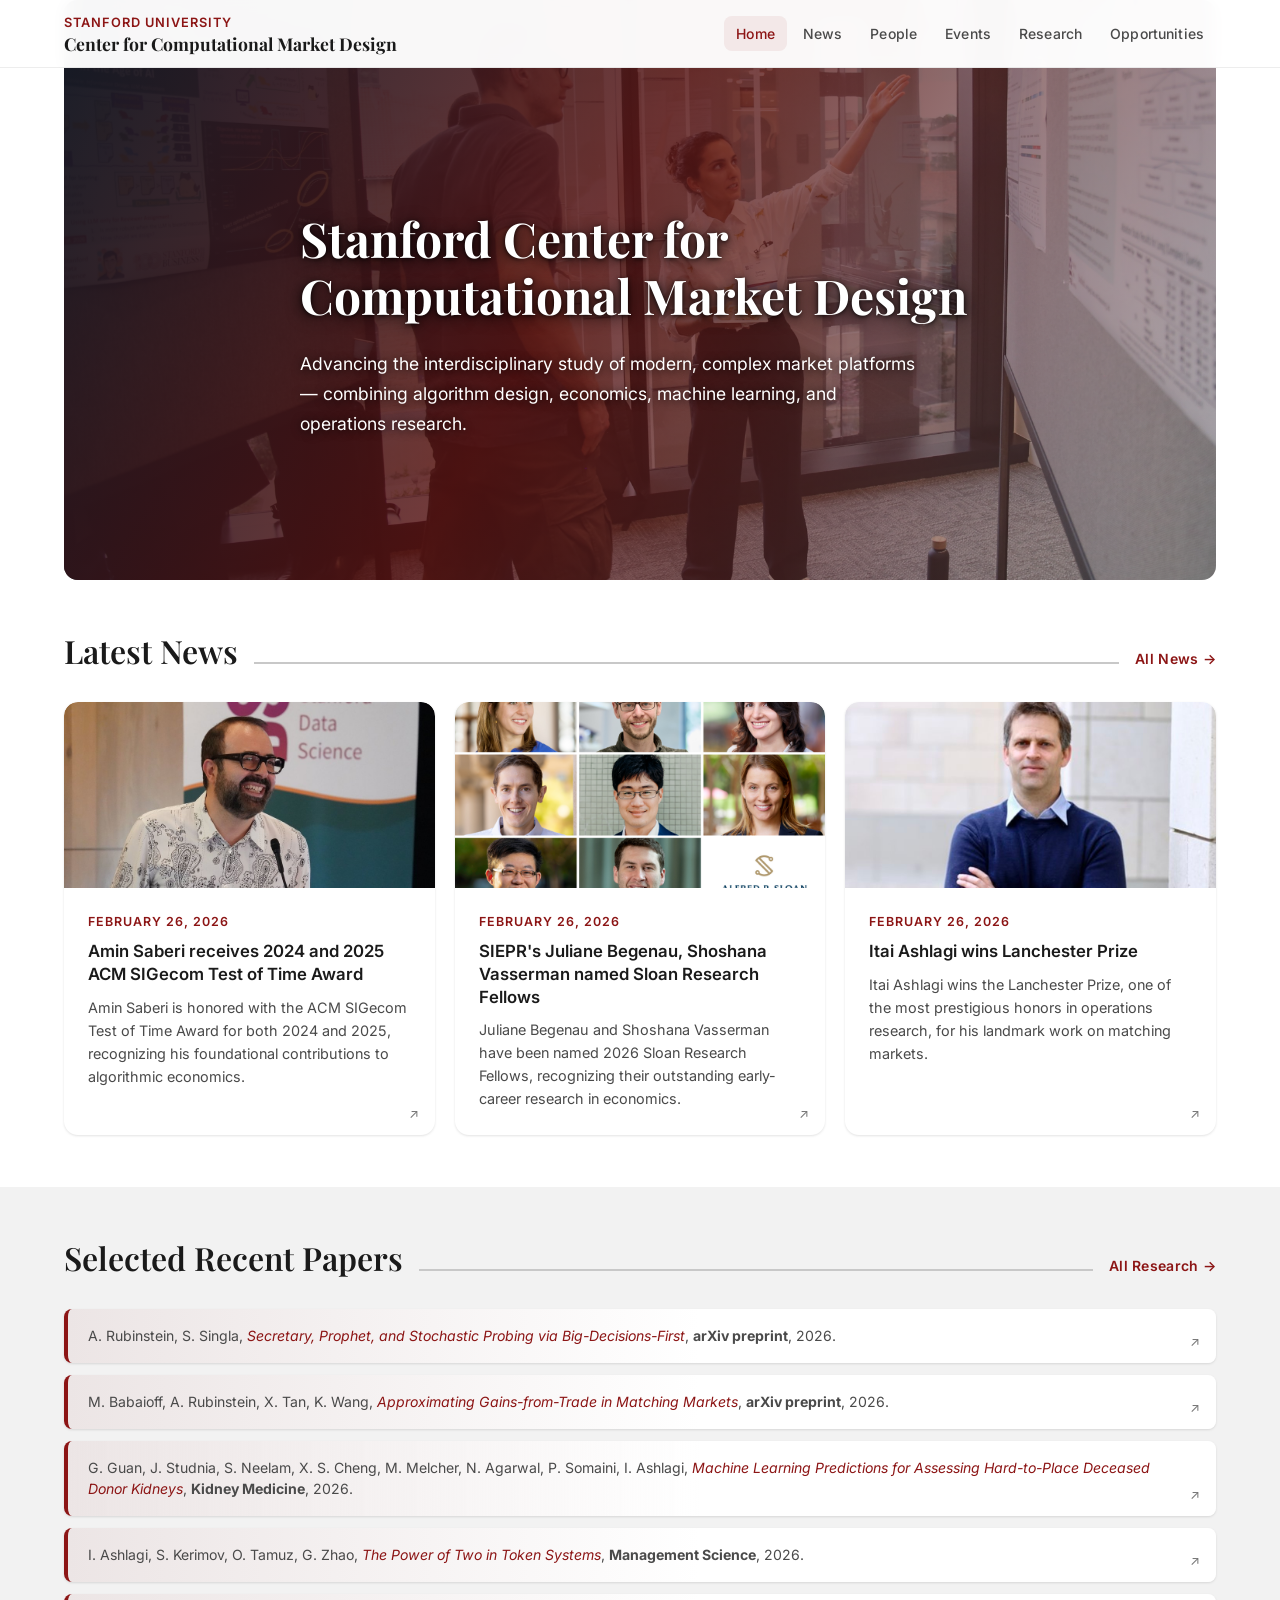
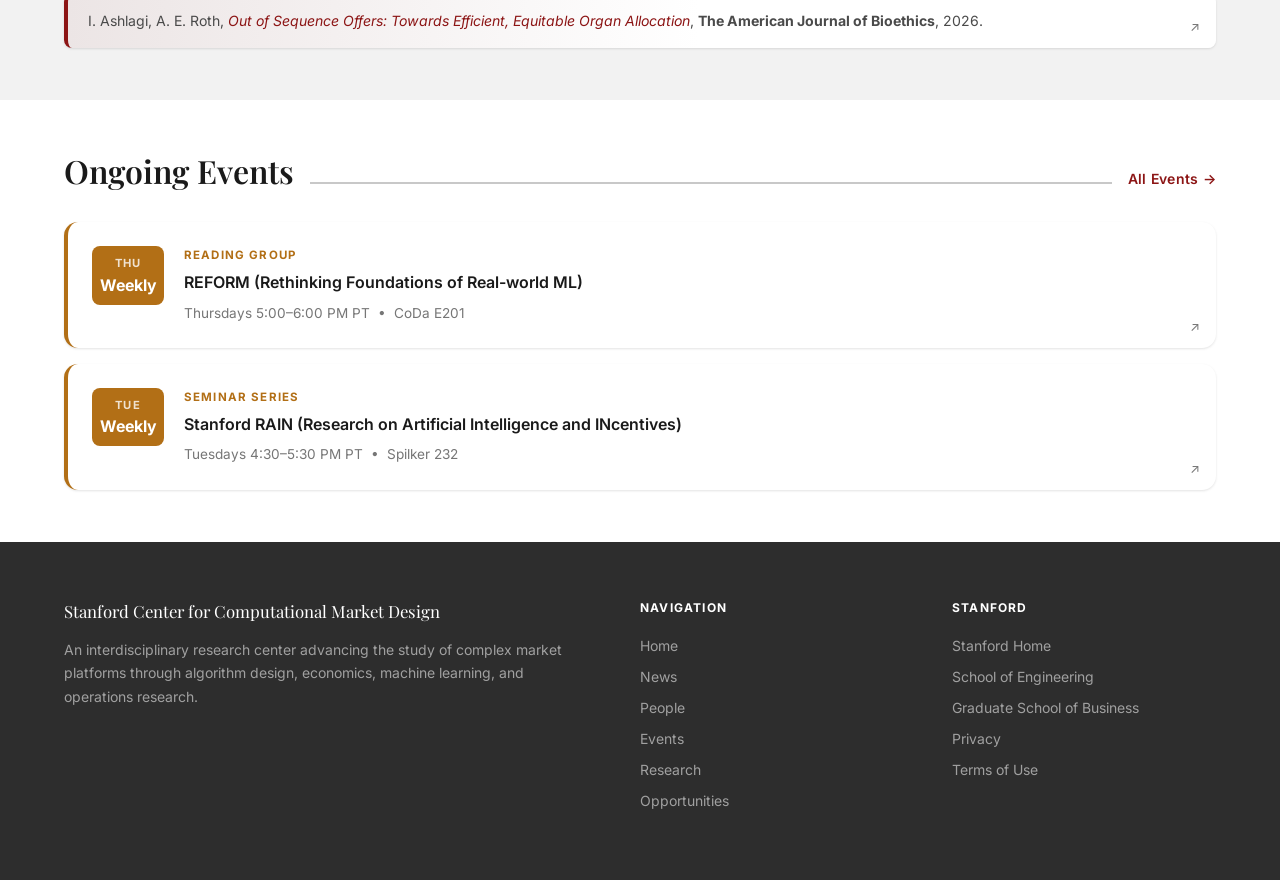
==== commit df2c9e70: "Add files via upload" ====
--- a/index.html
+++ b/index.html
@@ -177,8 +177,8 @@
       <a class="recent-paper" href="http://arxiv.org/abs/2604.00437" target="_blank" rel="noopener">A. Rubinstein, S. Singla, <em>Secretary, Prophet, and Stochastic Probing via Big-Decisions-First</em>, <strong>arXiv preprint</strong>, 2026.</a>
       <a class="recent-paper" href="http://arxiv.org/abs/2604.00129" target="_blank" rel="noopener">M. Babaioff, A. Rubinstein, X. Tan, K. Wang, <em>Approximating Gains-from-Trade in Matching Markets</em>, <strong>arXiv preprint</strong>, 2026.</a>
       <a class="recent-paper" href="https://doi.org/10.1016/j.xkme.2026.101276" target="_blank" rel="noopener">G. Guan, J. Studnia, S. Neelam, X. S. Cheng, M. Melcher, N. Agarwal, P. Somaini, I. Ashlagi, <em>Machine Learning Predictions for Assessing Hard-to-Place Deceased Donor Kidneys</em>, <strong>Kidney Medicine</strong>, 2026.</a>
-      <a class="recent-paper" href="https://doi.org/10.1137/1.9781611978971.209" target="_blank" rel="noopener">T. Pollner, A. Saberi, A. Wikum, <em>Optimal Rounding for Two-Stage Bipartite Matching</em>, <strong>SODA 2026</strong>.</a>
-      <a class="recent-paper" href="https://doi.org/10.1137/1.9781611978971.232" target="_blank" rel="noopener">P. Dütting, M. Feldman, Y. Gal-Tzur, A. Rubinstein, <em>When Contracts Get Complex: Information-Theoretic Barriers</em>, <strong>SODA 2026</strong>.</a>
+      <a class="recent-paper" href="https://doi.org/10.1287/mnsc.2024.06176" target="_blank" rel="noopener">I. Ashlagi, S. Kerimov, O. Tamuz, G. Zhao, <em>The Power of Two in Token Systems</em>, <strong>Management Science</strong>, 2026.</a>
+      <a class="recent-paper" href="https://doi.org/10.1080/15265161.2026.2594937" target="_blank" rel="noopener">I. Ashlagi, A. E. Roth, <em>Out of Sequence Offers: Towards Efficient, Equitable Organ Allocation</em>, <strong>The American Journal of Bioethics</strong>, 2026.</a>
     </div>
   </div>
 </section>
@@ -187,7 +187,7 @@
 <section class="section">
   <div class="container">
     <div class="section-title">
-      <h2>Ongoing Seminars</h2>
+      <h2>Ongoing Events</h2>
       <div class="section-title__line"></div>
       <a href="events.html" class="section-title__link">All Events &rarr;</a>
     </div>
--- a/styles.css
+++ b/styles.css
@@ -558,9 +558,9 @@
 }
 
 /* ── Research papers ────────────────────────────────────────── */
-.papers-list { display: flex; flex-direction: column; gap: 12px; }
+.papers-list { display: flex; flex-direction: column; gap: 14px; }
 .paper-item {
-  padding: 20px 24px;
+  padding: 22px 26px;
   background: linear-gradient(to right, rgba(140,21,21,.06) 0%, var(--white) 55%);
   border-radius: var(--radius);
   box-shadow: var(--shadow-sm);
@@ -571,20 +571,20 @@
   box-shadow: var(--shadow-md);
 }
 .paper-item p {
-  font-size: .9rem;
+  font-size: .96rem;
   margin-bottom: 0;
   color: var(--gray-700);
-  line-height: 1.6;
+  line-height: 1.58;
 }
 .paper-item p em { font-style: italic; color: var(--cardinal); }
 .paper-item p strong { color: var(--dark); font-weight: 600; }
 .paper-item .venue {
-  display: inline-block;
-  margin-top: 6px;
-  font-size: .75rem;
+  display: table;
+  margin-top: 9px;
+  font-size: .78rem;
   background: var(--gray-100);
   color: var(--gray-700);
-  padding: 2px 8px;
+  padding: 3px 9px;
   border-radius: 20px;
   font-weight: 500;
 }
@@ -597,36 +597,45 @@
 }
 .paper-item__summary > p { flex: 1; margin-bottom: 0; }
 .paper-item__chevron {
-  font-size: 1.1rem;
-  color: var(--gray-400);
+  font-size: 1.25rem;
+  color: var(--gray-500);
   transition: transform var(--transition);
   flex-shrink: 0;
-  line-height: 1.5;
+  line-height: 1.35;
 }
 .paper-item--expandable.is-open .paper-item__chevron { transform: rotate(90deg); }
 .paper-item__details {
   display: none;
-  margin-top: 14px;
-  padding-top: 14px;
-  border-top: 1px solid var(--gray-200);
+  margin-top: 16px;
+  padding-top: 16px;
+  border-top: 1px solid var(--gray-300);
 }
 .paper-item--expandable.is-open .paper-item__details { display: block; }
-.paper-item__abstract {
-  font-size: .85rem;
+.paper-item__abstract,
+.paper-item_abstract {
+  font-size: .92rem;
   color: var(--gray-600);
-  line-height: 1.65;
-  margin-bottom: 12px;
+  line-height: 1.7;
+  margin-bottom: 14px;
 }
 .paper-item__link {
   display: inline-flex;
   align-items: center;
   gap: 4px;
-  font-size: .82rem;
+  font-size: .86rem;
   color: var(--cardinal);
   font-weight: 600;
   text-decoration: none;
-}
-.paper-item__link:hover { text-decoration: underline; }
+  padding: 4px 10px;
+  border-radius: 20px;
+  background: rgba(140,21,21,.07);
+  transition: background var(--transition), color var(--transition);
+}
+.paper-item__link:hover {
+  background: rgba(140,21,21,.12);
+  color: var(--cardinal-dark);
+  text-decoration: none;
+}
 
 /* ── Page hero (inner pages) ────────────────────────────────── */
 .page-hero {
